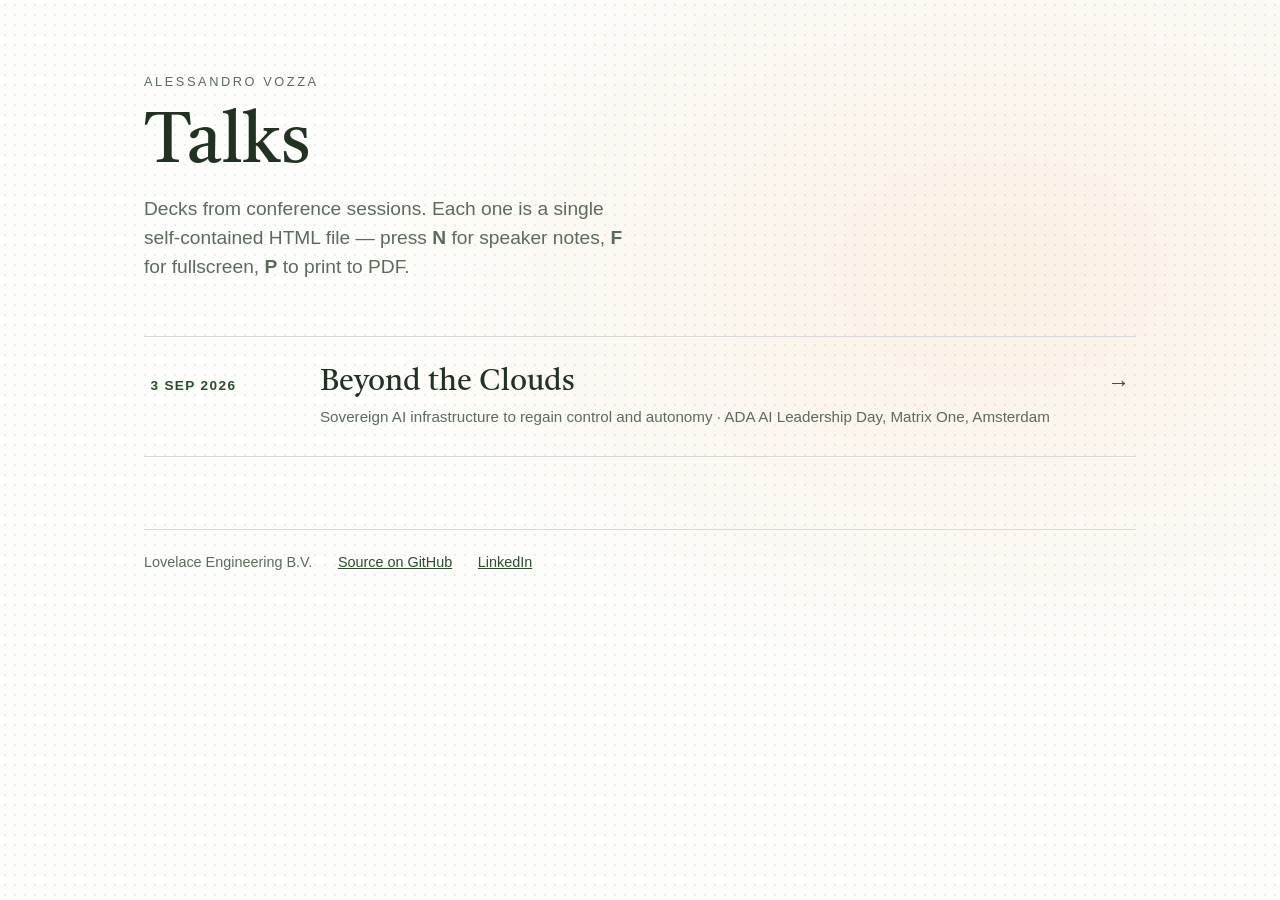
==== index.html @ 6174f6ad "Beyond the Clouds — ADA AI Leadership Day 2026" ====
<!doctype html>
<html lang="en">
<head>
<meta charset="utf-8">
<meta name="viewport" content="width=device-width, initial-scale=1">
<title>Talks — Alessandro Vozza</title>
<meta name="description" content="Conference talk decks by Alessandro Vozza.">
<link rel="icon" href="data:image/svg+xml,%3Csvg xmlns='http://www.w3.org/2000/svg' viewBox='0 0 32 32'%3E%3Crect width='32' height='32' fill='%23233123'/%3E%3Crect x='8' y='8' width='4' height='16' fill='%23fff'/%3E%3Crect x='14' y='8' width='4' height='16' fill='%23fff'/%3E%3Crect x='20' y='8' width='4' height='16' fill='%23fff'/%3E%3C/svg%3E">
<link rel="stylesheet" href="https://fonts.googleapis.com/css2?family=Tiro+Tamil:ital@0;1&display=swap">
<style>
  :root {
    --ink: #233123; --paper: #fdfdfb; --accent: #2b4e2b;
    --fg: #233123; --muted: #5c6b5c; --rule: #d9d9d9;
    --serif: 'Tiro Tamil', 'Iowan Old Style', Georgia, serif;
    --sans: Arial, Helvetica, sans-serif;
  }
  * { box-sizing: border-box; margin: 0; padding: 0; }
  body {
    background-color: var(--paper); color: var(--fg); font-family: var(--sans);
    background-image:
      radial-gradient(circle, rgba(43,78,43,0.09) 1px, transparent 1.5px),
      radial-gradient(900px 620px at 78% 30%, rgba(250,238,224,0.85), transparent 70%);
    background-size: 10px 10px, 100% 100%;
    background-attachment: fixed;
    min-height: 100vh;
    padding: 8vh 6vw 6vh;
    line-height: 1.5;
  }
  main { max-width: 62rem; margin: 0 auto; }
  .eyebrow { font-size: 0.8rem; letter-spacing: 0.2em; text-transform: uppercase; color: var(--muted); }
  h1 { font-family: var(--serif); font-weight: 400; font-size: clamp(2.6rem, 6vw, 4.4rem); line-height: 1.02; margin: 1.1rem 0 0.9rem; text-wrap: balance; }
  .intro { font-size: clamp(1rem, 1.6vw, 1.2rem); color: var(--muted); max-width: 46ch; }
  ul { list-style: none; margin-top: 3.4rem; display: grid; gap: 0; }
  li { border-top: 1px solid var(--rule); }
  li:last-child { border-bottom: 1px solid var(--rule); }
  a.talk {
    display: grid; grid-template-columns: 9rem 1fr auto; gap: 1.6rem; align-items: baseline;
    padding: 1.7rem 0.4rem; text-decoration: none; color: inherit;
    transition: background 120ms ease, padding-left 120ms ease;
  }
  a.talk:hover, a.talk:focus-visible { background: rgba(43,78,43,0.06); padding-left: 1rem; }
  a.talk:focus-visible { outline: 2px solid var(--accent); outline-offset: -2px; }
  .when { font-size: 0.85rem; letter-spacing: 0.1em; text-transform: uppercase; color: var(--accent); font-weight: 700; }
  .what { font-family: var(--serif); font-size: clamp(1.35rem, 2.4vw, 1.9rem); line-height: 1.2; }
  .where { display: block; font-family: var(--sans); font-size: 0.95rem; color: var(--muted); margin-top: 0.35rem; }
  .go { font-size: 1.4rem; color: var(--accent); }
  footer { margin-top: 4.5rem; padding-top: 1.4rem; border-top: 1px solid var(--rule); font-size: 0.9rem; color: var(--muted); display: flex; flex-wrap: wrap; gap: 0.6rem 1.6rem; }
  footer a { color: var(--accent); }
  @media (max-width: 40rem) {
    a.talk { grid-template-columns: 1fr auto; }
    .when { grid-column: 1 / -1; }
  }
</style>
</head>
<body>

<main>
  <p class="eyebrow">Alessandro Vozza</p>
  <h1>Talks</h1>
  <p class="intro">Decks from conference sessions. Each one is a single self-contained HTML file — press <b>N</b> for speaker notes, <b>F</b> for fullscreen, <b>P</b> to print to PDF.</p>

  <ul>
    <li>
      <a class="talk" href="beyond-the-clouds/">
        <span class="when">3 Sep 2026</span>
        <span>
          <span class="what">Beyond the Clouds</span>
          <span class="where">Sovereign AI infrastructure to regain control and autonomy · ADA AI Leadership Day, Matrix One, Amsterdam</span>
        </span>
        <span class="go" aria-hidden="true">&rarr;</span>
      </a>
    </li>
  </ul>

  <footer>
    <span>Lovelace Engineering B.V.</span>
    <span><a href="https://github.com/ams0/talks">Source on GitHub</a></span>
    <span><a href="https://www.linkedin.com/in/alessandrovozza/">LinkedIn</a></span>
  </footer>
</main>

</body>
</html>
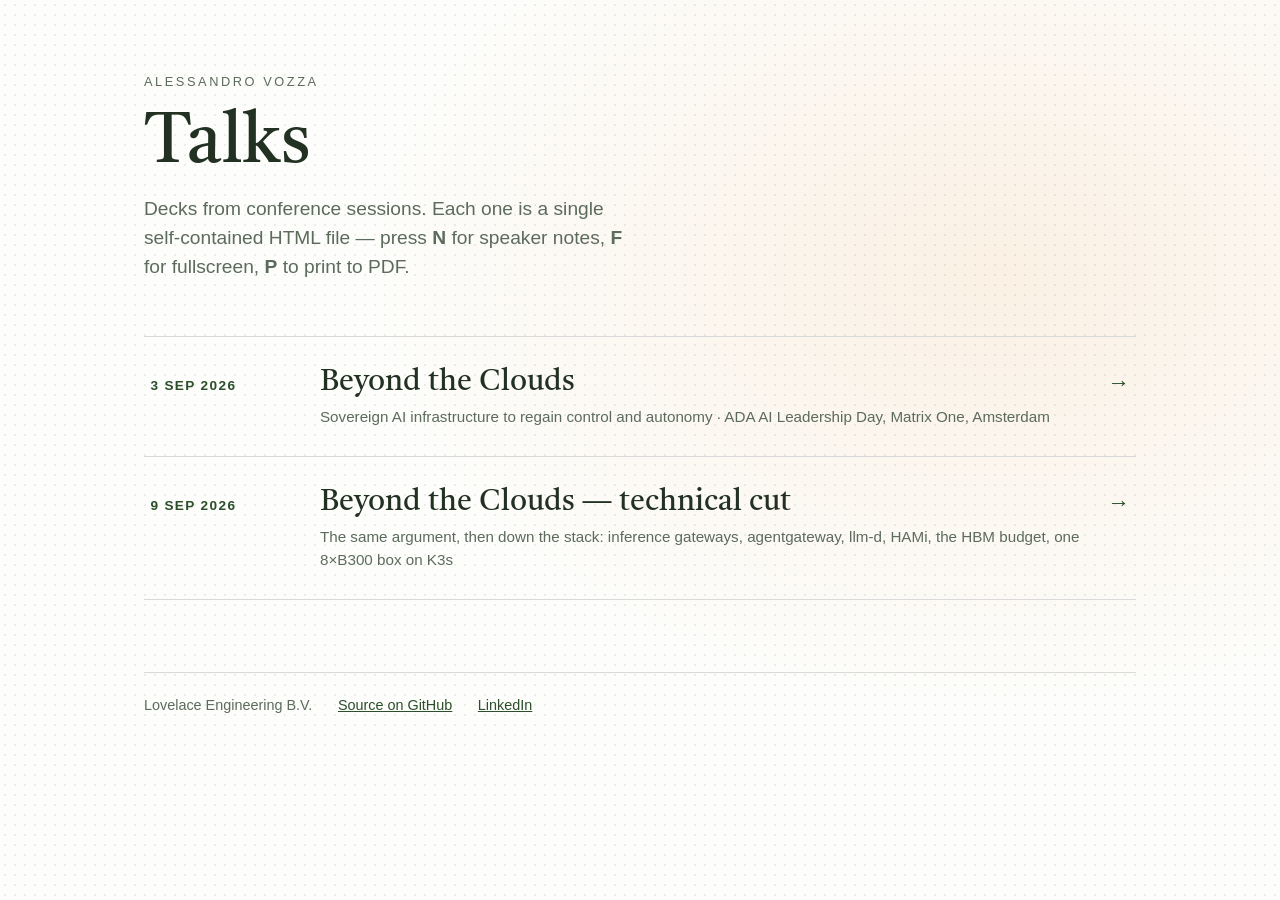
==== commit eddfb564: "feat: add the technical cut of Beyond the Clouds Separate deck in beyond-the-clouds-tech/ for a 45-m" ====
--- a/index.html
+++ b/index.html
@@ -70,6 +70,16 @@
         <span class="go" aria-hidden="true">&rarr;</span>
       </a>
     </li>
+    <li>
+      <a class="talk" href="beyond-the-clouds-tech/">
+        <span class="when">9 Sep 2026</span>
+        <span>
+          <span class="what">Beyond the Clouds — technical cut</span>
+          <span class="where">The same argument, then down the stack: inference gateways, agentgateway, llm-d, HAMi, the HBM budget, one 8×B300 box on K3s</span>
+        </span>
+        <span class="go" aria-hidden="true">&rarr;</span>
+      </a>
+    </li>
   </ul>
 
   <footer>
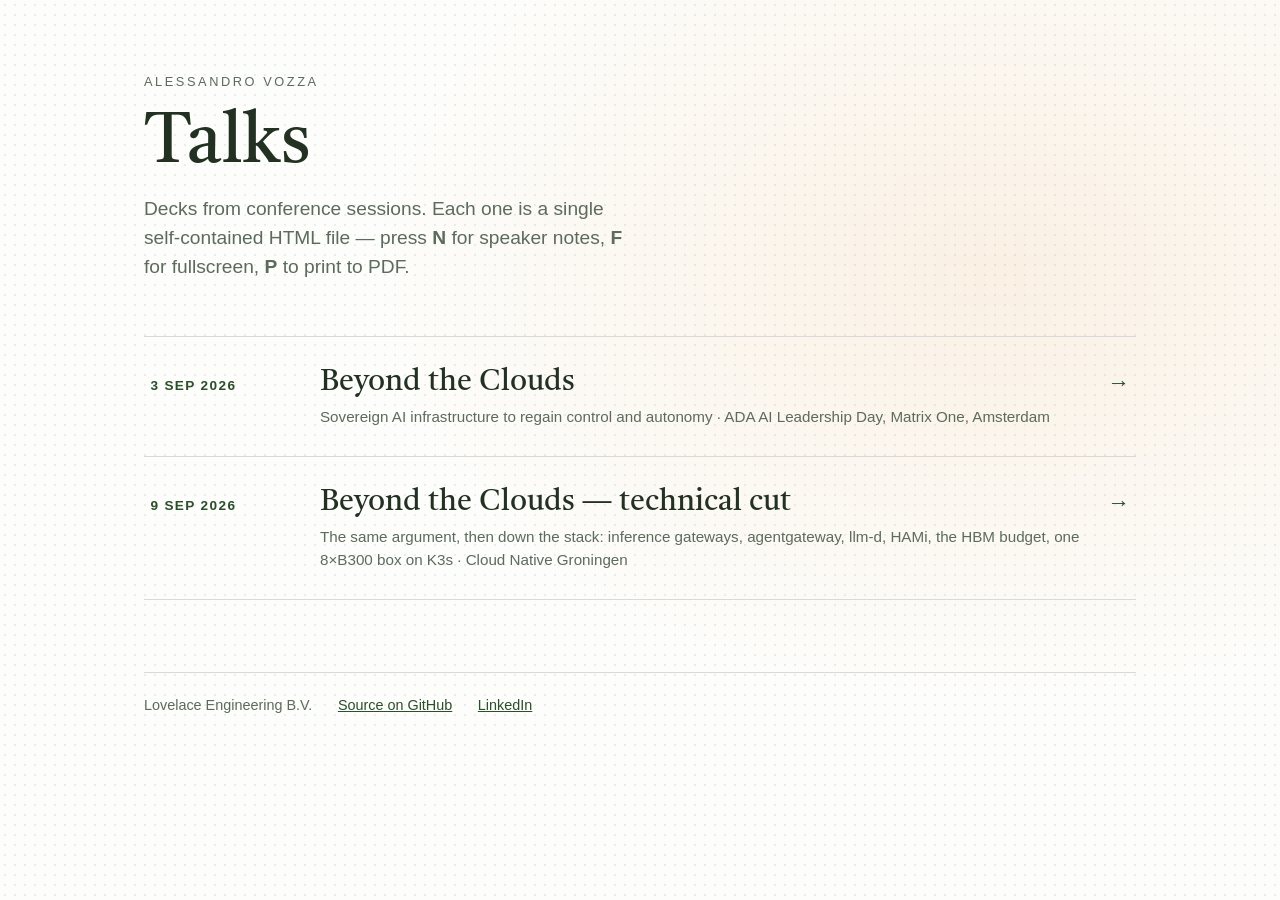
==== commit 2f035a3c: "docs: name the event for the technical cut Co-Authored-By: Claude Fable 5.1 <noreply@anthropic.com>" ====
--- a/index.html
+++ b/index.html
@@ -75,7 +75,7 @@
         <span class="when">9 Sep 2026</span>
         <span>
           <span class="what">Beyond the Clouds — technical cut</span>
-          <span class="where">The same argument, then down the stack: inference gateways, agentgateway, llm-d, HAMi, the HBM budget, one 8×B300 box on K3s</span>
+          <span class="where">The same argument, then down the stack: inference gateways, agentgateway, llm-d, HAMi, the HBM budget, one 8×B300 box on K3s · Cloud Native Groningen</span>
         </span>
         <span class="go" aria-hidden="true">&rarr;</span>
       </a>
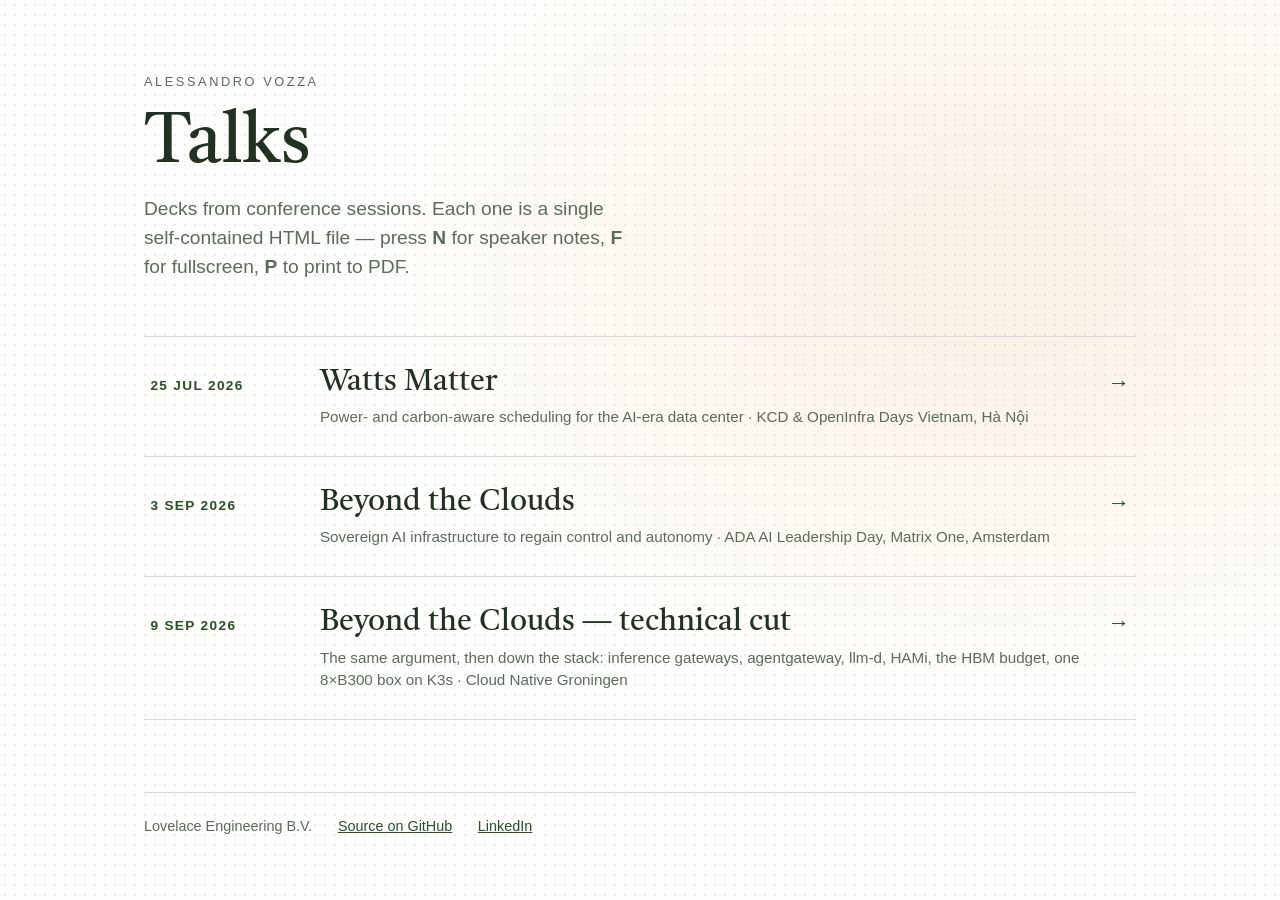
==== commit 42d4cad7: "docs: list Watts Matter on the talks index Co-Authored-By: Claude Fable 5.1 <noreply@anthropic.com>" ====
--- a/index.html
+++ b/index.html
@@ -61,6 +61,16 @@
 
   <ul>
     <li>
+      <a class="talk" href="watt-matters/">
+        <span class="when">25 Jul 2026</span>
+        <span>
+          <span class="what">Watts Matter</span>
+          <span class="where">Power- and carbon-aware scheduling for the AI-era data center · KCD &amp; OpenInfra Days Vietnam, Hà Nội</span>
+        </span>
+        <span class="go" aria-hidden="true">&rarr;</span>
+      </a>
+    </li>
+    <li>
       <a class="talk" href="beyond-the-clouds/">
         <span class="when">3 Sep 2026</span>
         <span>
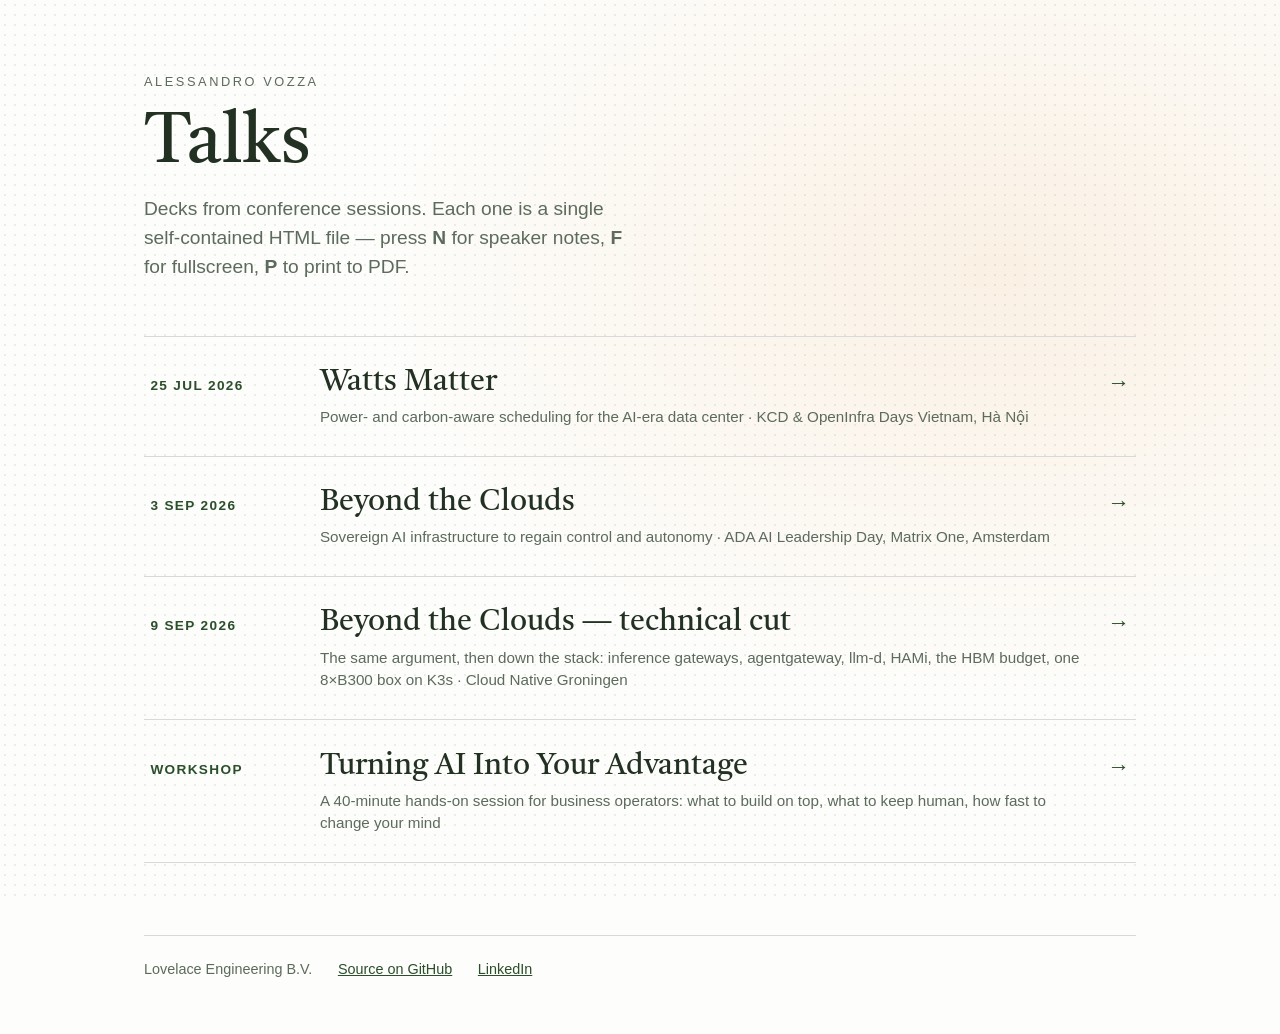
==== commit 91fb6c44: "Add ai-advantage: 40-minute hands-on AI workshop for business operators Deck (22 slides) with on-sli" ====
--- a/index.html
+++ b/index.html
@@ -90,6 +90,16 @@
         <span class="go" aria-hidden="true">&rarr;</span>
       </a>
     </li>
+    <li>
+      <a class="talk" href="ai-advantage/">
+        <span class="when">Workshop</span>
+        <span>
+          <span class="what">Turning AI Into Your Advantage</span>
+          <span class="where">A 40-minute hands-on session for business operators: what to build on top, what to keep human, how fast to change your mind</span>
+        </span>
+        <span class="go" aria-hidden="true">&rarr;</span>
+      </a>
+    </li>
   </ul>
 
   <footer>
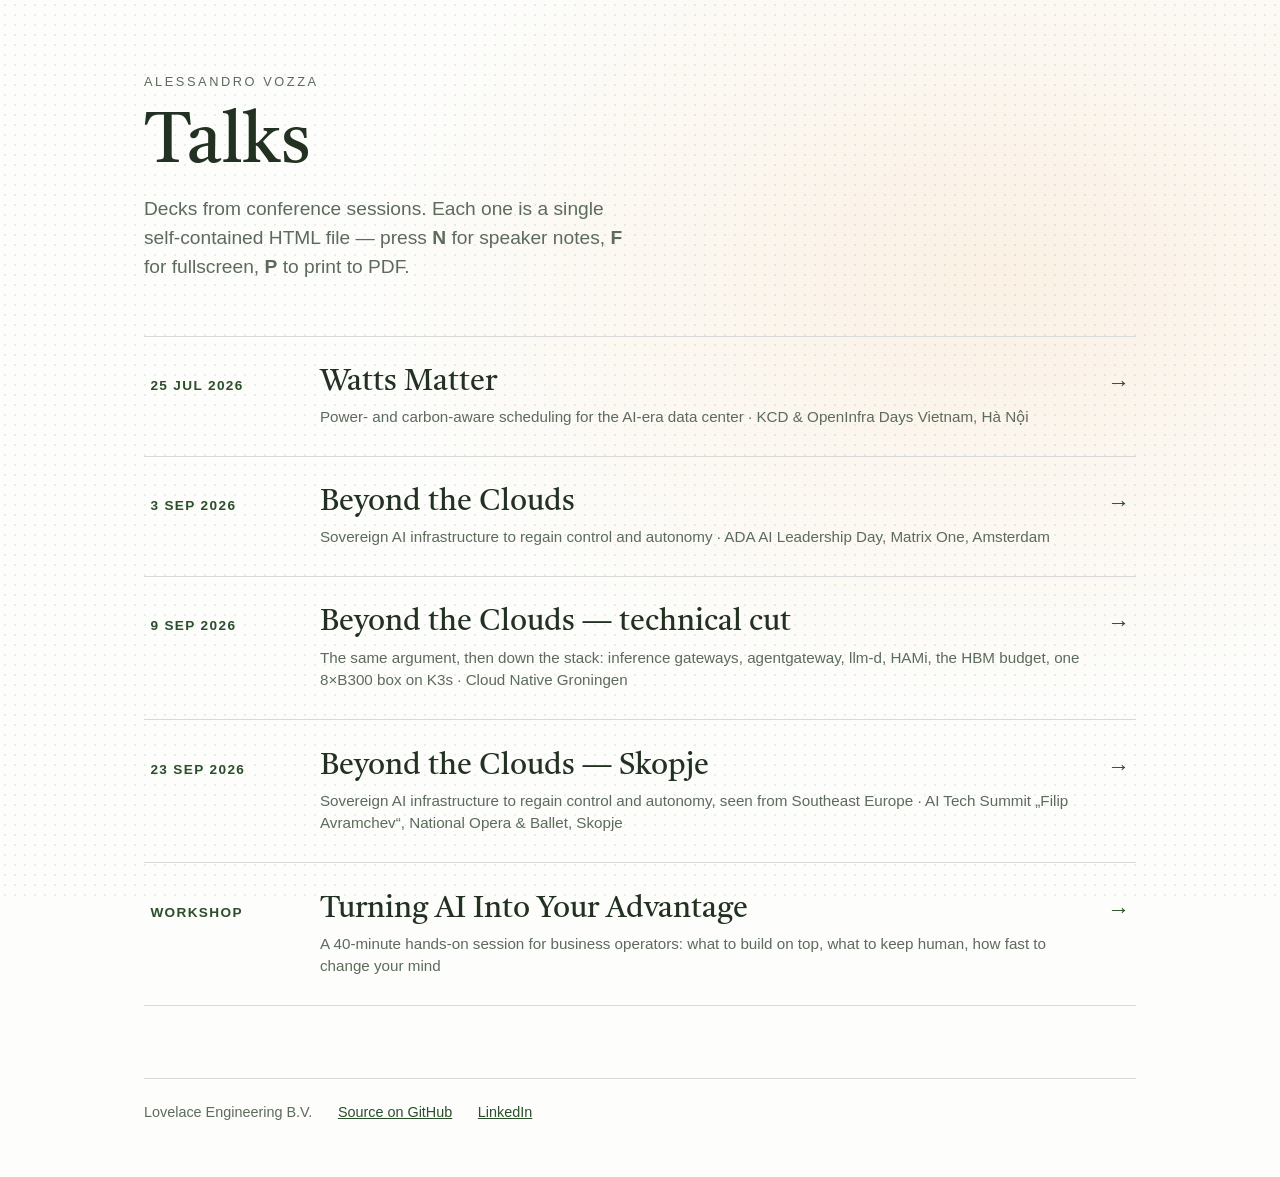
==== commit e0d8f21a: "feat: add the Skopje cut of Beyond the Clouds for AI Tech Summit 2026 34 slides for a 30-minute main" ====
--- a/index.html
+++ b/index.html
@@ -91,6 +91,16 @@
       </a>
     </li>
     <li>
+      <a class="talk" href="ai-tech-summit-2026/">
+        <span class="when">23 Sep 2026</span>
+        <span>
+          <span class="what">Beyond the Clouds — Skopje</span>
+          <span class="where">Sovereign AI infrastructure to regain control and autonomy, seen from Southeast Europe · AI Tech Summit „Filip Avramchev“, National Opera &amp; Ballet, Skopje</span>
+        </span>
+        <span class="go" aria-hidden="true">&rarr;</span>
+      </a>
+    </li>
+    <li>
       <a class="talk" href="ai-advantage/">
         <span class="when">Workshop</span>
         <span>
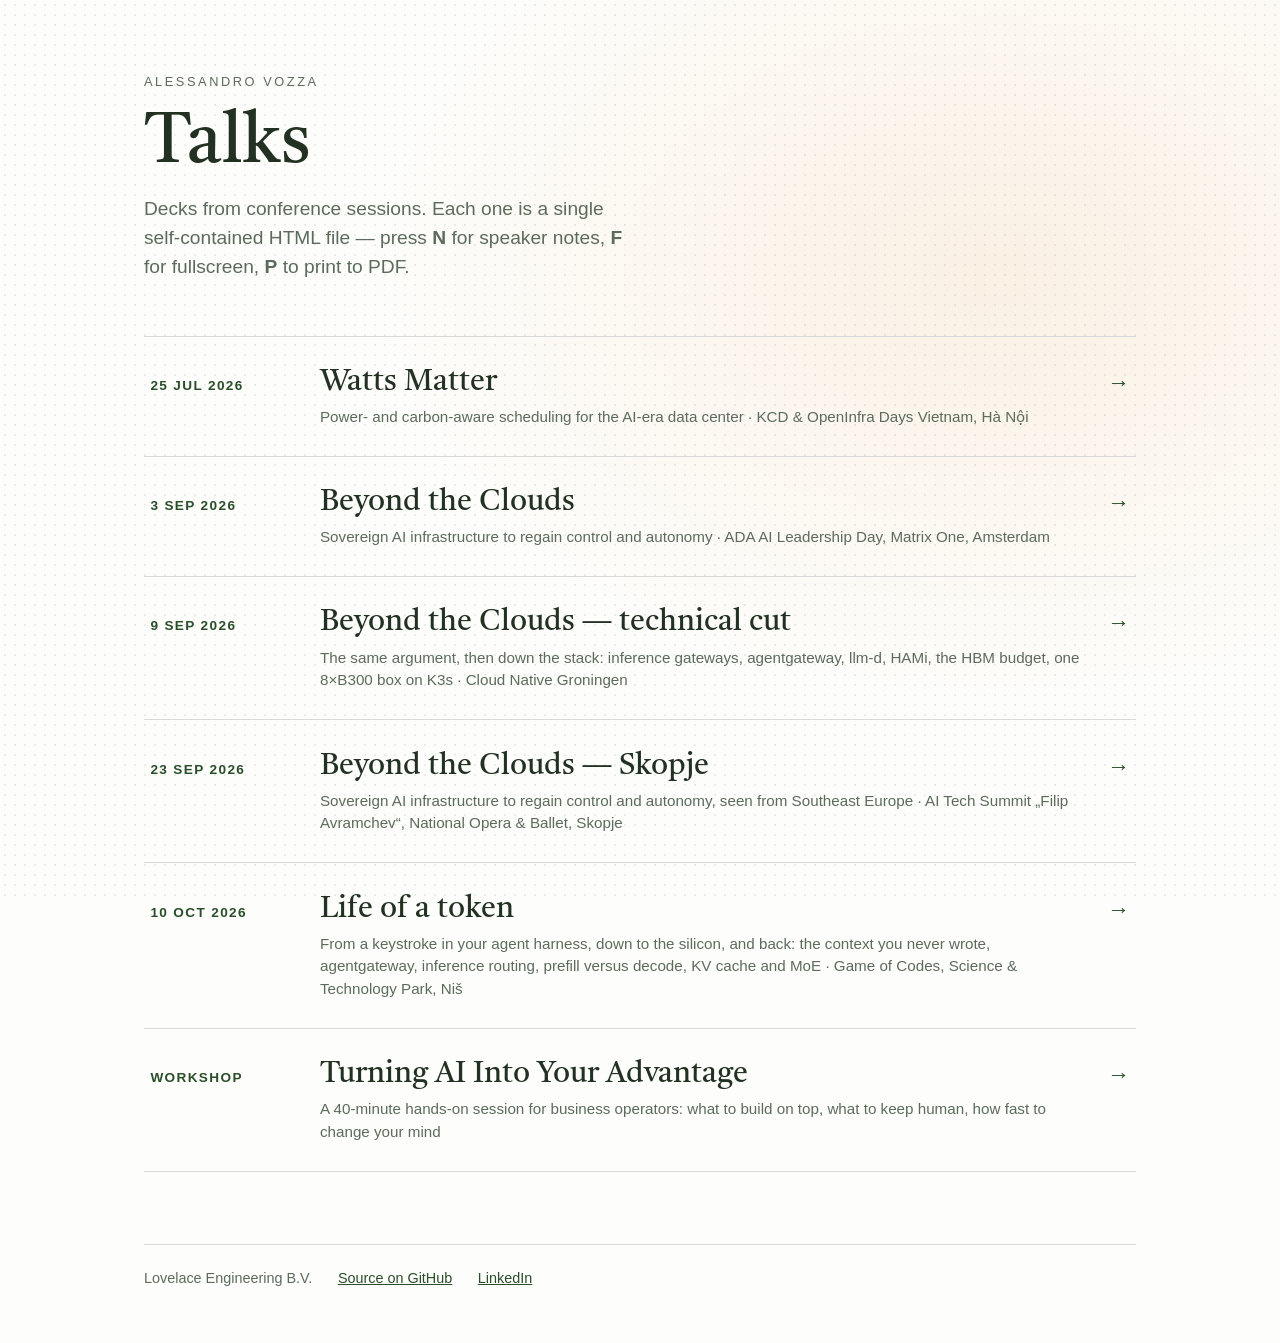
==== commit c698b2fc: "feat: Life of a token, the Game of Codes deck A new talk for Game of Codes, Niš, Saturday 10 October" ====
--- a/index.html
+++ b/index.html
@@ -101,6 +101,16 @@
       </a>
     </li>
     <li>
+      <a class="talk" href="game-of-codes/">
+        <span class="when">10 Oct 2026</span>
+        <span>
+          <span class="what">Life of a token</span>
+          <span class="where">From a keystroke in your agent harness, down to the silicon, and back: the context you never wrote, agentgateway, inference routing, prefill versus decode, KV cache and MoE &middot; Game of Codes, Science &amp; Technology Park, Ni&scaron;</span>
+        </span>
+        <span class="go" aria-hidden="true">&rarr;</span>
+      </a>
+    </li>
+    <li>
       <a class="talk" href="ai-advantage/">
         <span class="when">Workshop</span>
         <span>
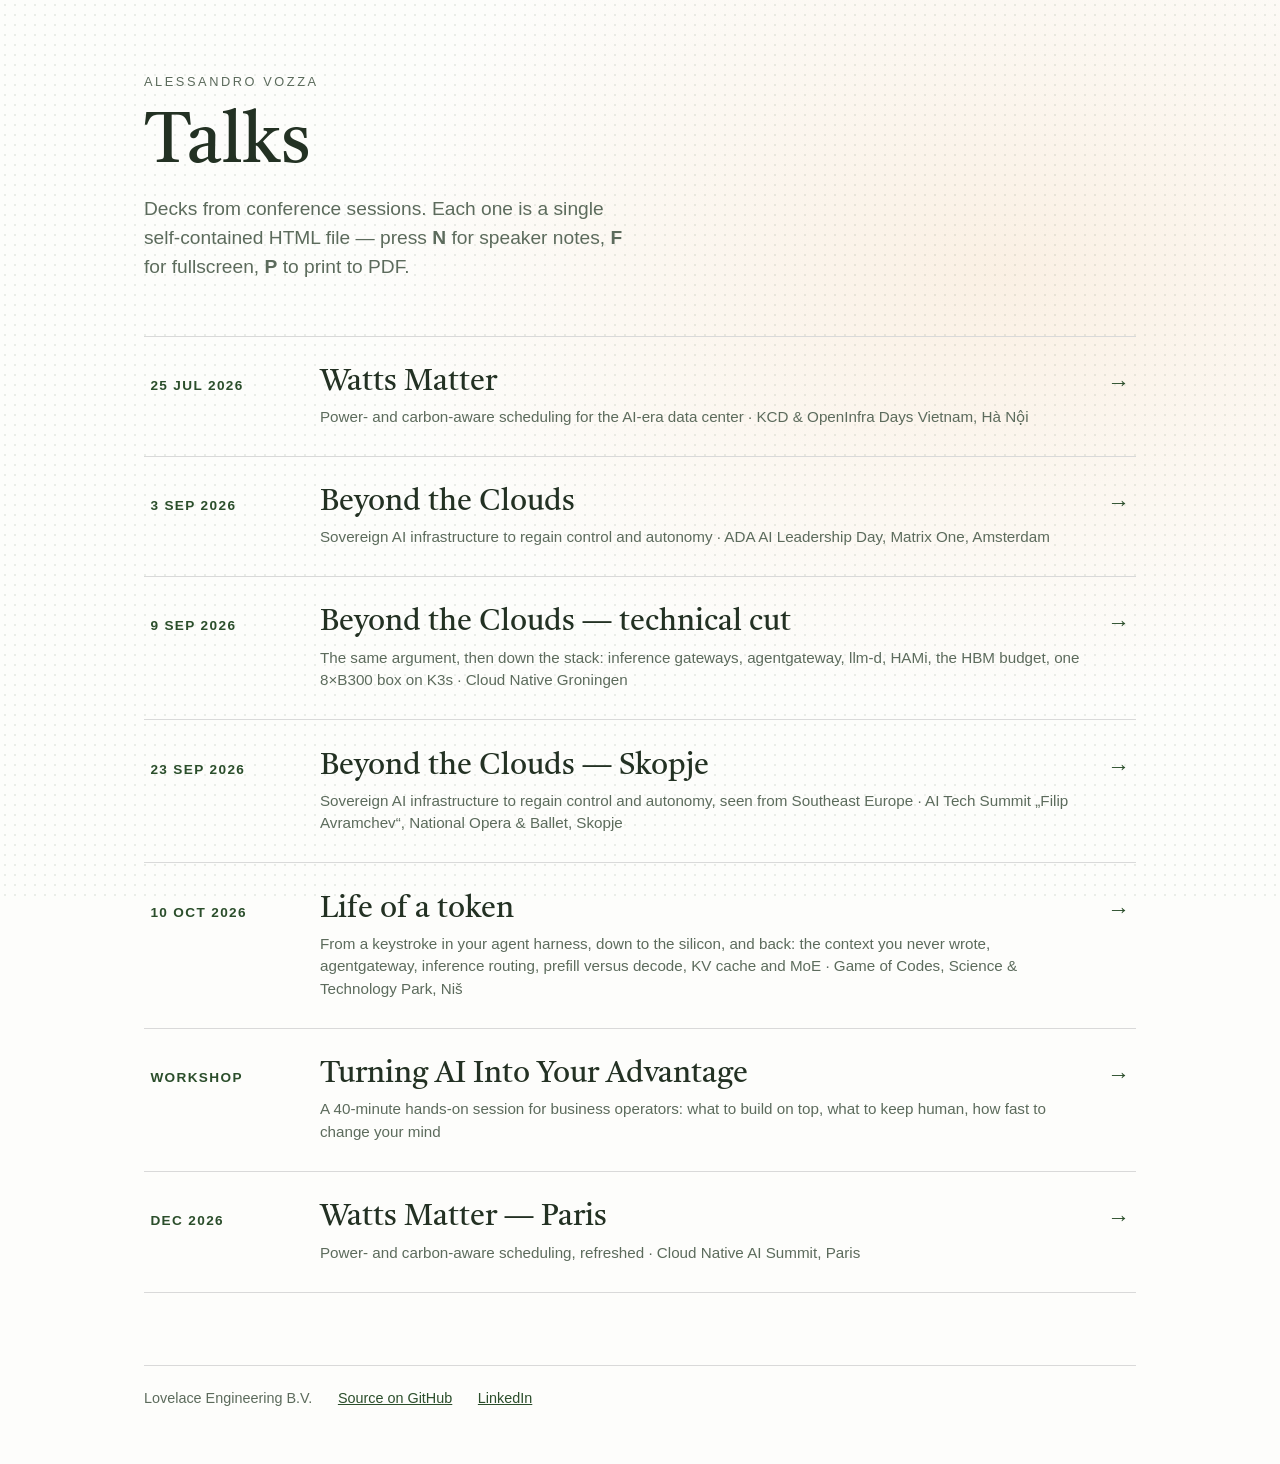
==== commit 2f4200e2: "Add Watts Matter Paris refresh for Cloud Native AI Summit New watts-matter-paris/ deck (23 slides + " ====
--- a/index.html
+++ b/index.html
@@ -120,6 +120,16 @@
         <span class="go" aria-hidden="true">&rarr;</span>
       </a>
     </li>
+    <li>
+      <a class="talk" href="watts-matter-paris/">
+        <span class="when">Dec 2026</span>
+        <span>
+          <span class="what">Watts Matter — Paris</span>
+          <span class="where">Power- and carbon-aware scheduling, refreshed · Cloud Native AI Summit, Paris</span>
+        </span>
+        <span class="go" aria-hidden="true">&rarr;</span>
+      </a>
+    </li>
   </ul>
 
   <footer>
